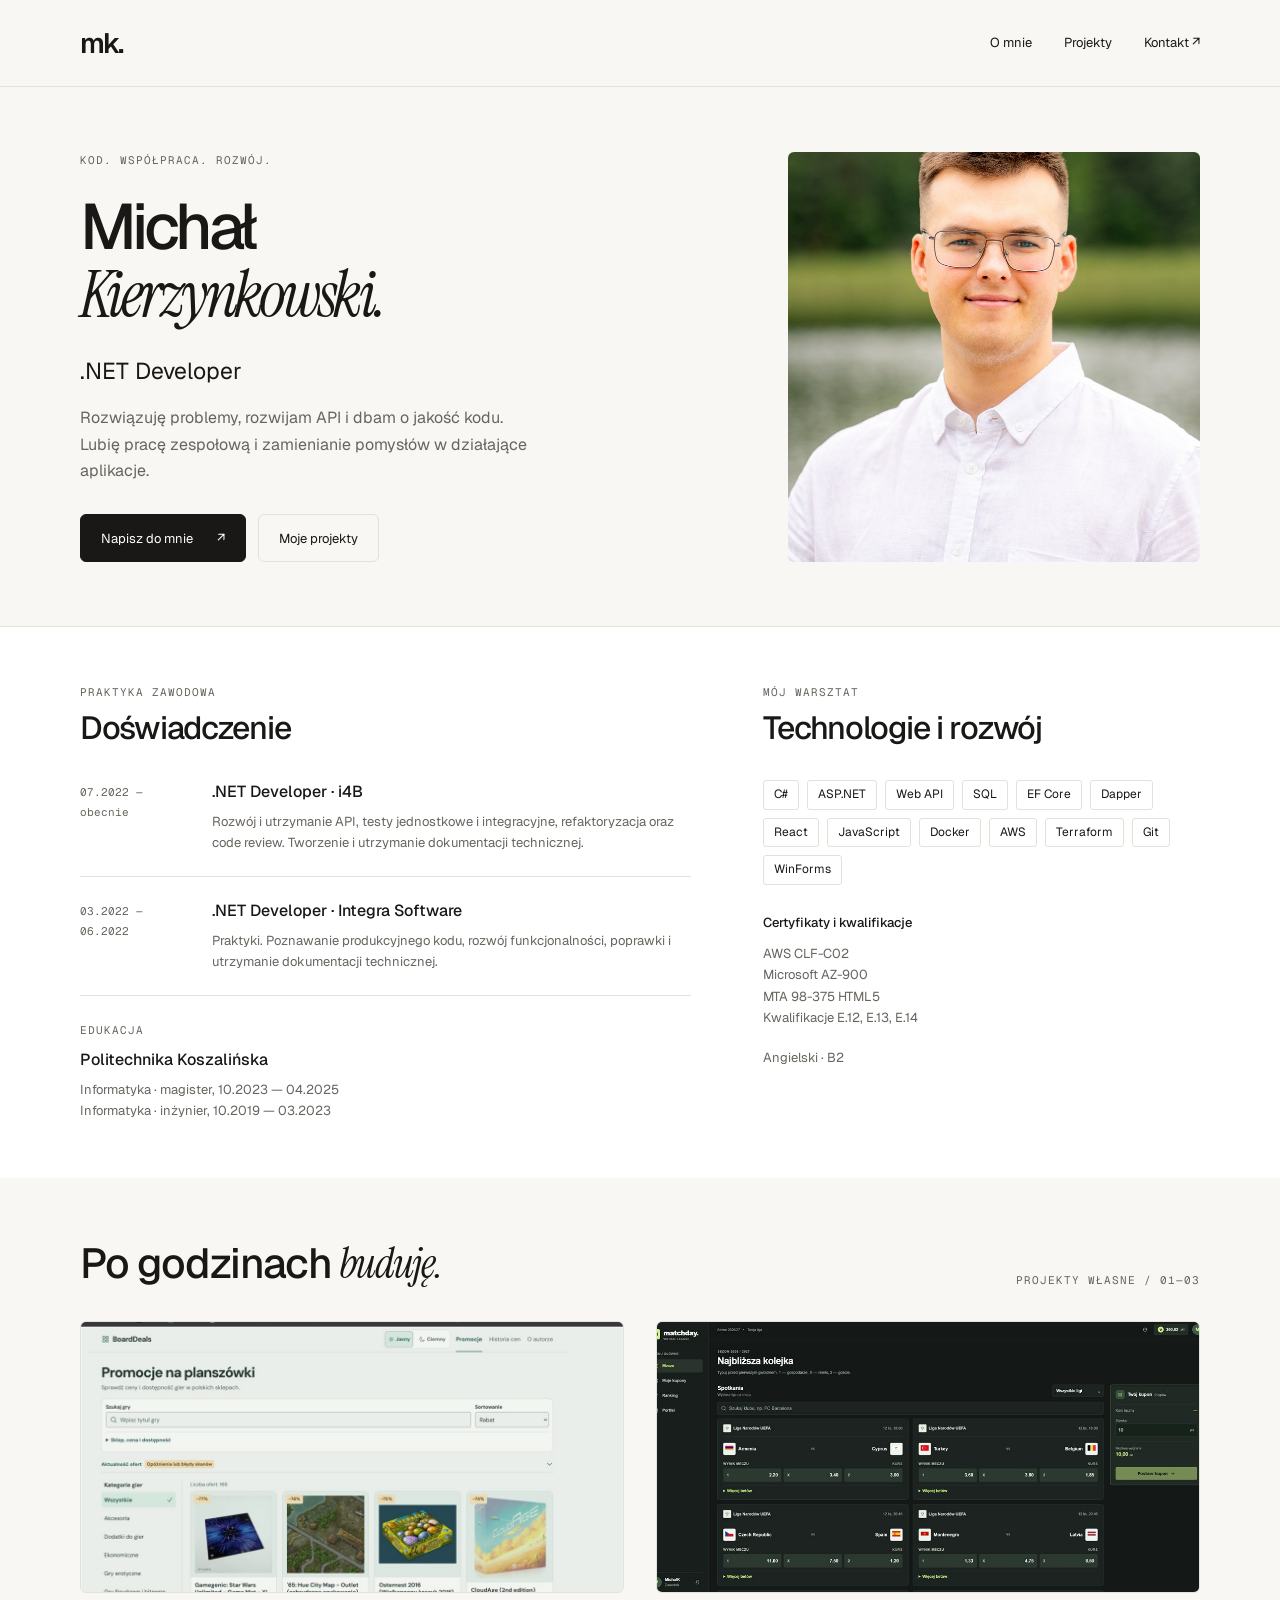
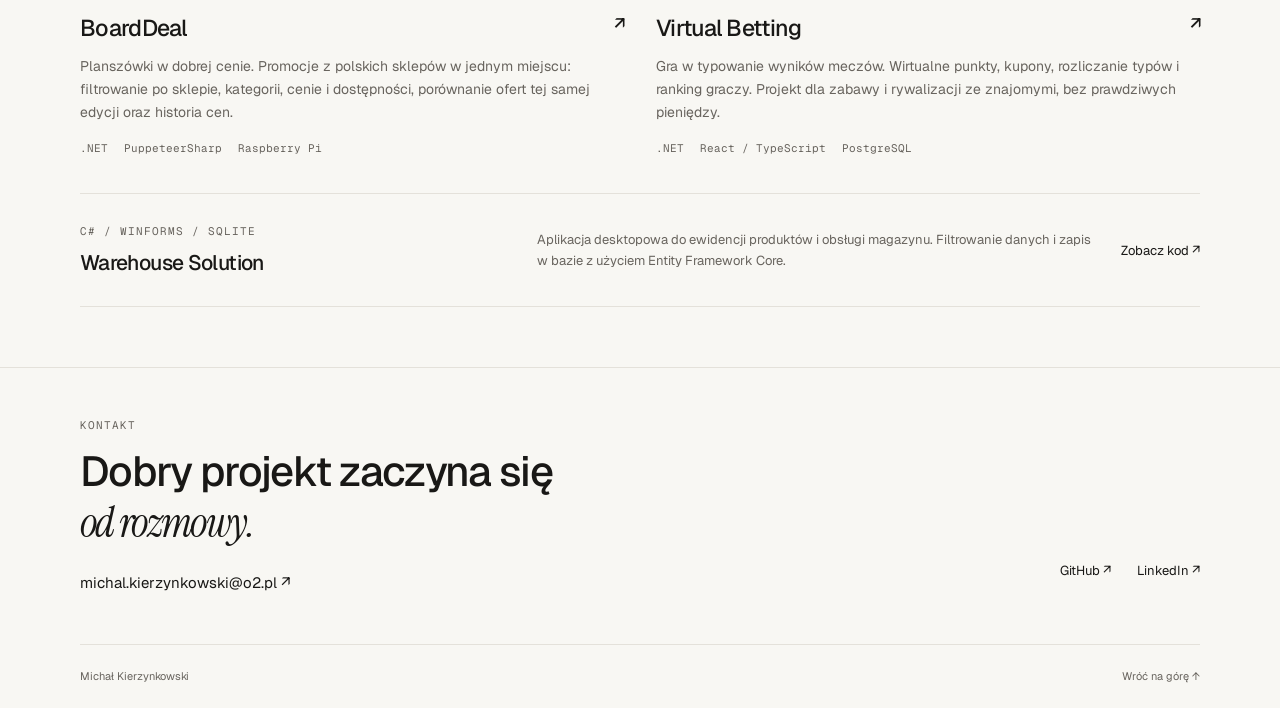
==== index.html @ c951ef03 "feat: add personal portfolio and GitHub Pages deployment" ====
<!doctype html>
<html lang="pl">
<head>
  <meta charset="utf-8">
  <meta name="viewport" content="width=device-width, initial-scale=1">
  <meta name="theme-color" content="#f8f7f3">
  <title>Michał Kierzynkowski — .NET Developer</title>
  <meta name="description" content="Michał Kierzynkowski — .NET Developer. Doświadczenie w C#, ASP.NET i Web API. Poznaj moje projekty: BoardDeal, Virtual Betting i Warehouse Solution.">
  <meta property="og:title" content="Michał Kierzynkowski — .NET Developer">
  <meta property="og:description" content="Kod. Współpraca. Rozwój. Poznaj moje doświadczenie i projekty w C# i .NET.">
  <meta property="og:type" content="website">
  <link rel="icon" href="assets/favicon.svg" type="image/svg+xml">
  <link rel="preconnect" href="https://fonts.googleapis.com">
  <link rel="preconnect" href="https://fonts.gstatic.com" crossorigin>
  <link href="https://fonts.googleapis.com/css2?family=Geist:wght@400;500;600&family=Geist+Mono:wght@400;500&family=Instrument+Serif:ital@0;1&display=swap" rel="stylesheet">
  <link rel="stylesheet" href="styles.css">
</head>
<body>
  <a class="skip-link" href="#main">Przejdź do treści</a>
  <header class="site-header">
    <nav class="container navigation" aria-label="Nawigacja główna">
      <a class="logo" href="#main" aria-label="Michał Kierzynkowski — początek strony">mk.</a>
      <div class="nav-links"><a href="#o-mnie">O mnie</a><a href="#projekty">Projekty</a><a href="#kontakt">Kontakt <span aria-hidden="true">↗</span></a></div>
    </nav>
  </header>
  <main id="main">
    <section class="container hero" aria-labelledby="hero-title">
      <div class="hero-copy">
        <p class="eyebrow">Kod. Współpraca. Rozwój.</p>
        <h1 id="hero-title">Michał<br><em>Kierzynkowski.</em></h1>
        <p class="role">.NET Developer</p>
        <p class="intro">Rozwiązuję problemy, rozwijam API i dbam o jakość kodu. Lubię pracę zespołową i zamienianie pomysłów w działające aplikacje.</p>
        <div class="actions"><a class="button button-primary" href="mailto:michal.kierzynkowski@o2.pl">Napisz do mnie <span aria-hidden="true">↗</span></a><a class="button" href="#projekty">Moje projekty</a></div>
      </div>
      <img class="portrait" src="assets/portrait.jpg" width="821" height="1231" alt="Michał Kierzynkowski" fetchpriority="high">
    </section>
    <section id="o-mnie" class="cv-section" aria-label="Doświadczenie i umiejętności">
      <div class="container cv-grid">
        <div>
          <p class="eyebrow">Praktyka zawodowa</p>
          <h2>Doświadczenie</h2>
          <article class="position"><p class="date">07.2022 — obecnie</p><div><h3>.NET Developer <span>· i4B</span></h3><p>Rozwój i utrzymanie API, testy jednostkowe i integracyjne, refaktoryzacja oraz code review. Tworzenie i utrzymanie dokumentacji technicznej.</p></div></article>
          <article class="position"><p class="date">03.2022 — 06.2022</p><div><h3>.NET Developer <span>· Integra Software</span></h3><p>Praktyki. Poznawanie produkcyjnego kodu, rozwój funkcjonalności, poprawki i utrzymanie dokumentacji technicznej.</p></div></article>
          <div class="education"><p class="eyebrow">Edukacja</p><h3>Politechnika Koszalińska</h3><p>Informatyka · magister, 10.2023 — 04.2025<br>Informatyka · inżynier, 10.2019 — 03.2023</p></div>
        </div>
        <div class="skills">
          <p class="eyebrow">Mój warsztat</p><h2>Technologie i rozwój</h2>
          <ul class="skill-list" aria-label="Technologie"><li>C#</li><li>ASP.NET</li><li>Web API</li><li>SQL</li><li>EF Core</li><li>Dapper</li><li>React</li><li>JavaScript</li><li>Docker</li><li>AWS</li><li>Terraform</li><li>Git</li><li>WinForms</li></ul>
          <div class="qualifications"><h3>Certyfikaty i kwalifikacje</h3><ul><li>AWS CLF-C02</li><li>Microsoft AZ-900</li><li>MTA 98-375 HTML5</li><li>Kwalifikacje E.12, E.13, E.14</li></ul></div>
          <p class="language">Angielski <span>· B2</span></p>
        </div>
      </div>
    </section>
    <section id="projekty" class="container projects-section" aria-labelledby="projects-title">
      <div class="section-heading"><h2 id="projects-title">Po godzinach <em>buduję.</em></h2><p class="eyebrow">Projekty własne / 01—03</p></div>
      <div class="projects-grid">
        <article class="project">
          <a class="project-link" href="https://board-deal.byst.re/" target="_blank" rel="noopener noreferrer" aria-label="BoardDeal — otwórz aplikację w nowej karcie"><div class="project-image"><img src="assets/boarddeal.jpg" alt="BoardDeal — lista promocji gier planszowych z filtrami i porównaniem cen" width="1100" height="704" loading="lazy"></div><h3>BoardDeal <span aria-hidden="true">↗</span></h3></a>
          <p>Planszówki w dobrej cenie. Promocje z polskich sklepów w jednym miejscu: filtrowanie po sklepie, kategorii, cenie i dostępności, porównanie ofert tej samej edycji oraz historia cen.</p>
          <ul class="project-tags" aria-label="Technologie BoardDeal"><li>.NET</li><li>PuppeteerSharp</li><li>Raspberry Pi</li></ul>
        </article>
        <article class="project">
          <a class="project-link" href="https://virtualbetting.byst.re/" target="_blank" rel="noopener noreferrer" aria-label="Virtual Betting — otwórz aplikację w nowej karcie"><div class="project-image"><img src="assets/virtual-betting.jpg" alt="Virtual Betting — mecze piłkarskie, kursy i kupon z wirtualnymi punktami" width="1100" height="530" loading="lazy"></div><h3>Virtual Betting <span aria-hidden="true">↗</span></h3></a>
          <p>Gra w typowanie wyników meczów. Wirtualne punkty, kupony, rozliczanie typów i ranking graczy. Projekt dla zabawy i rywalizacji ze znajomymi, bez prawdziwych pieniędzy.</p>
          <ul class="project-tags" aria-label="Technologie Virtual Betting"><li>.NET</li><li>React / TypeScript</li><li>PostgreSQL</li></ul>
        </article>
      </div>
      <article class="warehouse"><div><p class="eyebrow">C# / WinForms / SQLite</p><h3>Warehouse Solution</h3></div><p>Aplikacja desktopowa do ewidencji produktów i obsługi magazynu. Filtrowanie danych i zapis w bazie z użyciem Entity Framework Core.</p><a href="https://github.com/MichalKierzynkowski/WareHouseSolution" target="_blank" rel="noopener noreferrer">Zobacz kod <span aria-hidden="true">↗</span><span class="sr-only"> — nowa karta</span></a></article>
    </section>
  </main>
  <footer id="kontakt" class="contact">
    <div class="container contact-inner"><div><p class="eyebrow">Kontakt</p><h2>Dobry projekt zaczyna się<br><em>od rozmowy.</em></h2><a class="email" href="mailto:michal.kierzynkowski@o2.pl">michal.kierzynkowski@o2.pl <span aria-hidden="true">↗</span></a></div><div class="socials"><a href="https://github.com/MichalKierzynkowski" target="_blank" rel="noopener noreferrer">GitHub <span aria-hidden="true">↗</span><span class="sr-only"> — nowa karta</span></a><a href="https://www.linkedin.com/in/micha%C5%82-kierzynkowski-20bb76222/" target="_blank" rel="noopener noreferrer">LinkedIn <span aria-hidden="true">↗</span><span class="sr-only"> — nowa karta</span></a></div></div>
    <div class="container footer-note"><span>Michał Kierzynkowski</span><a href="#main">Wróć na górę ↑</a></div>
  </footer>
</body>
</html>
---- styles.css ----
:root { color-scheme: light; --paper:#f8f7f3; --ink:#191816; --muted:#68645e; --line:#e4e1da; --white:#fff; font-family:'Geist',sans-serif; color:var(--ink); background:var(--paper); }
*, *::before, *::after { box-sizing:border-box; }
html { scroll-behavior:smooth; scroll-padding-top:24px; }
body { margin:0; font-size:16px; line-height:1.65; -webkit-font-smoothing:antialiased; }
h1,h2,h3,p { margin:0; }
a { color:inherit; text-decoration:none; text-underline-offset:5px; }
a:hover { text-decoration:underline; }
a:focus-visible { outline:2px solid var(--ink); outline-offset:5px; }
img { display:block; max-width:100%; }
em { font-family:'Instrument Serif',Georgia,serif; font-weight:400; }
ul { list-style:none; padding:0; margin:0; }
.container { width:min(1120px,100% - 96px); margin-inline:auto; }
.eyebrow { font-family:'Geist Mono',monospace; font-size:11px; letter-spacing:.09em; text-transform:uppercase; color:var(--muted); }
.site-header { border-bottom:1px solid var(--line); }
.navigation { min-height:86px; display:flex; align-items:center; justify-content:space-between; gap:24px; }
.logo { font-size:28px; font-weight:600; letter-spacing:-2px; }
.nav-links { display:flex; gap:32px; font-size:13px; }
.nav-links a { padding-block:12px; }
.hero { display:grid; grid-template-columns:1.25fr .8fr; gap:64px; align-items:center; padding-block:64px; }
h1 { font-size:clamp(45px,5vw,70px); font-weight:500; line-height:1.04; letter-spacing:-.055em; margin-block:25px; }
.role { font-size:23px; margin-bottom:14px; }
.intro { max-width:450px; color:var(--muted); }
.portrait { width:100%; height:410px; object-fit:cover; object-position:center 25%; border-radius:6px; }
.actions { display:flex; flex-wrap:wrap; gap:12px; margin-top:30px; }
.button { display:inline-flex; align-items:center; justify-content:center; gap:24px; border:1px solid var(--line); border-radius:6px; min-height:48px; padding:11px 20px; font-size:13px; transition:background .15s; }
.button:hover { background:#ece9e2; text-decoration:none; }
.button-primary { color:var(--white); background:var(--ink); border-color:var(--ink); }
.button-primary:hover { background:#37342f; }
.cv-section { border-top:1px solid var(--line); background:var(--white); }
.cv-grid { display:grid; grid-template-columns:1.4fr 1fr; gap:72px; padding-block:56px; }
h2 { font-size:32px; font-weight:500; letter-spacing:-.04em; line-height:1.2; }
.cv-grid h2 { margin-top:8px; margin-bottom:32px; }
h3 { font-size:16px; font-weight:500; line-height:1.5; }
.position { display:grid; grid-template-columns:112px 1fr; gap:20px; padding-block:22px; border-bottom:1px solid var(--line); }
.position:first-of-type { padding-top:0; }
.date { color:var(--muted); font:11px/1.8 'Geist Mono',monospace; padding-top:3px; }
.position h3 span { white-space:normal; }
.position p:not(.date), .education>p:last-child { color:var(--muted); font-size:13px; margin-top:7px; }
.education { margin-top:25px; }
.education h3 { margin-top:9px; }
.skill-list { display:flex; flex-wrap:wrap; gap:8px; }
.skill-list li { font-size:12px; border:1px solid var(--line); border-radius:3px; padding:4px 10px; }
.qualifications { margin-top:28px; }
.qualifications h3 { font-size:13px; margin-bottom:10px; }
.qualifications li, .language { color:var(--muted); font-size:13px; }
.language { margin-top:18px; }
.projects-section { padding-block:60px; }
.section-heading { display:flex; justify-content:space-between; align-items:end; flex-wrap:wrap; gap:15px; margin-bottom:32px; }
.section-heading h2 { font-size:42px; }
.projects-grid { display:grid; grid-template-columns:repeat(2,minmax(0,1fr)); gap:32px; }
.project-image { aspect-ratio:2/1; border:1px solid var(--line); border-radius:6px; overflow:hidden; background:#e9ede9; }
.project-image img { width:100%; height:100%; object-fit:cover; object-position:top; transition:transform .2s; }
.project-link:hover img { transform:scale(1.025); }
.project-link h3 { display:flex; justify-content:space-between; gap:15px; font-size:23px; letter-spacing:-.03em; margin-top:18px; margin-bottom:9px; }
.project-link h3 span { font-size:18px; }
.project>p { font-size:14px; color:var(--muted); }
.project-tags { display:flex; flex-wrap:wrap; gap:8px 16px; color:var(--muted); font:11px/1.6 'Geist Mono',monospace; margin-top:16px; }
.warehouse { display:grid; grid-template-columns:1fr 1.3fr auto; gap:30px; align-items:center; border-block:1px solid var(--line); padding-block:28px; margin-top:36px; }
.warehouse h3 { font-size:21px; letter-spacing:-.03em; margin-top:6px; }
.warehouse>p { font-size:13px; color:var(--muted); }
.warehouse>a { font-size:13px; padding-block:12px; white-space:nowrap; }
.contact { border-top:1px solid var(--line); }
.contact-inner { display:flex; justify-content:space-between; align-items:end; gap:35px; padding-block:48px; }
.contact h2 { font-size:42px; margin-top:12px; margin-bottom:22px; }
.email { font-size:15px; overflow-wrap:anywhere; }
.socials { display:flex; gap:26px; font-size:13px; padding-bottom:3px; }
.socials a { padding-block:12px; }
.footer-note { display:flex; justify-content:space-between; flex-wrap:wrap; gap:20px; color:var(--muted); font-size:11px; padding-block:22px; border-top:1px solid var(--line); }
.sr-only, .skip-link:not(:focus) { position:absolute; width:1px; height:1px; padding:0; margin:-1px; overflow:hidden; clip-path:inset(50%); white-space:nowrap; border:0; }
.skip-link:focus { position:absolute; top:12px; left:12px; padding:12px 20px; z-index:2; background:var(--white); }
@media (max-width:1000px) { .hero { gap:36px; } .cv-grid { gap:40px; } .position { grid-template-columns:1fr; gap:5px; } h1 { font-size:clamp(40px,5vw,60px); } .portrait { height:370px; } }
@media (max-width:760px) { .container { width:calc(100% - 48px); } .navigation { min-height:72px; } .nav-links { gap:22px; } .hero { gap:28px; padding-block:40px; } h1 { font-size:clamp(33px,5.5vw,43px); } .intro { font-size:14px; } .portrait { height:320px; } .cv-grid { gap:30px; padding-block:40px; } h2 { font-size:27px; } .projects-section { padding-block:40px; } .projects-grid { gap:24px; } .warehouse { grid-template-columns:1fr 1fr; gap:18px; } .warehouse>a { grid-column:2; } .contact h2 { font-size:34px; } }
@media (max-width:580px) { .hero,.cv-grid,.projects-grid,.warehouse { grid-template-columns:1fr; } .hero { gap:32px; } h1 { font-size:clamp(36px,8.4vw,49px); } .portrait { height:360px; object-position:center 24%; } .cv-grid { gap:40px; } .cv-grid h2 { margin-bottom:25px; } .position { grid-template-columns:1fr; } .section-heading h2 { font-size:34px; } .projects-grid { gap:34px; } .project-image { aspect-ratio:1.65; } .warehouse>a { grid-column:auto; justify-self:start; } .contact-inner { flex-direction:column; align-items:start; padding-block:36px; } .nav-links { gap:18px; font-size:12px; } .email { font-size:14px; } }
@media (prefers-reduced-motion:reduce) { html { scroll-behavior:auto; } *,*::before,*::after { transition:none!important; } }
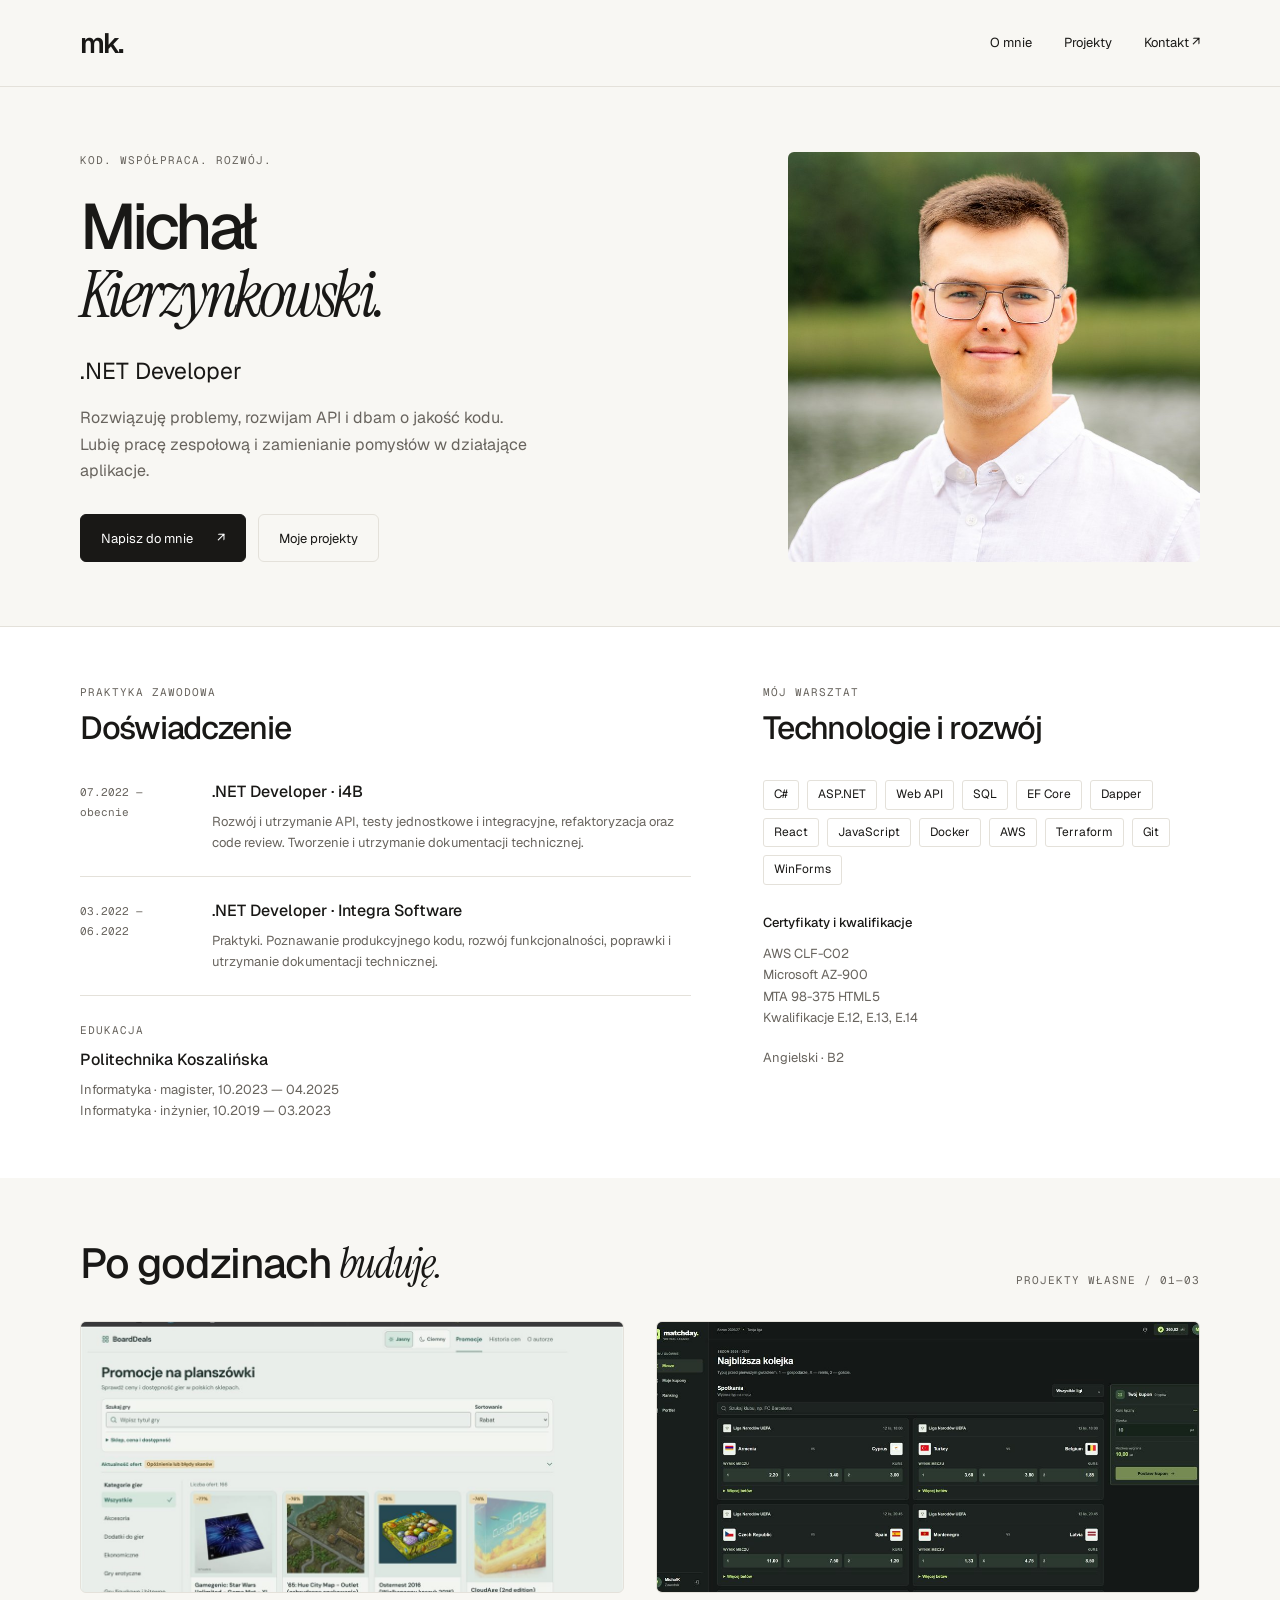
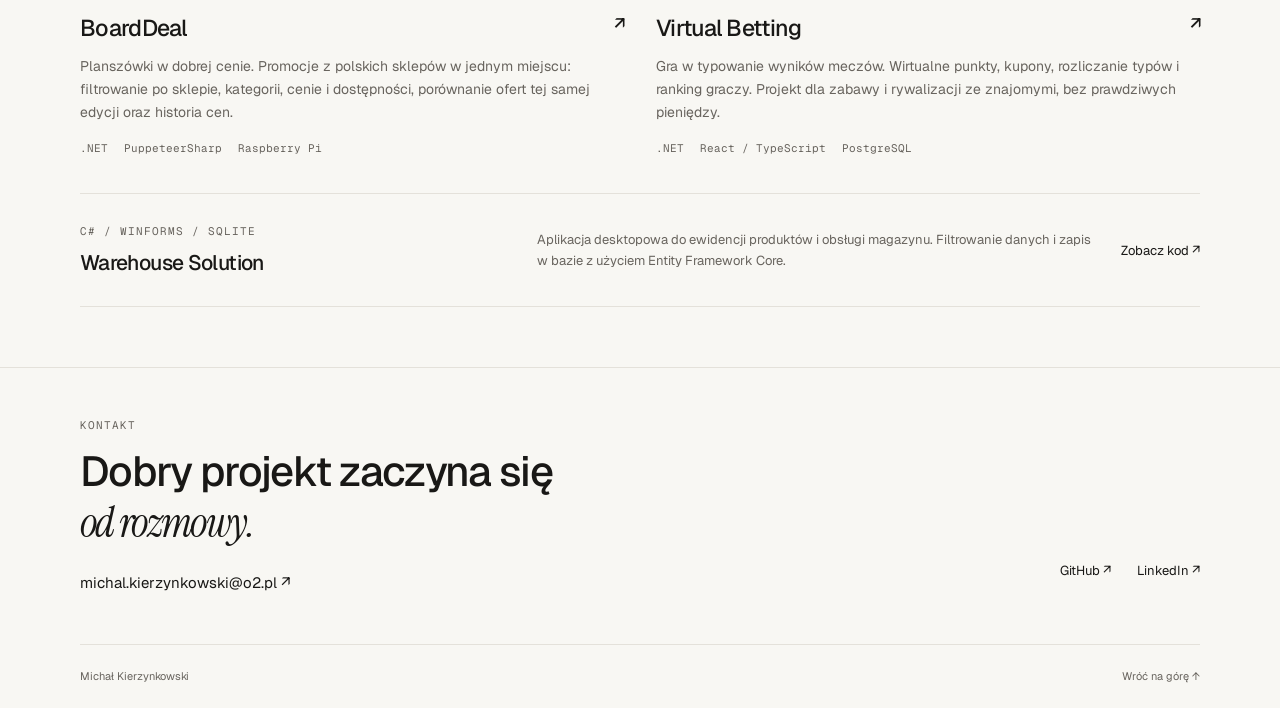
==== commit 9e2827a1: "fix: preserve full portrait and refresh stylesheet cache" ====
--- a/index.html
+++ b/index.html
@@ -13,7 +13,7 @@
   <link rel="preconnect" href="https://fonts.googleapis.com">
   <link rel="preconnect" href="https://fonts.gstatic.com" crossorigin>
   <link href="https://fonts.googleapis.com/css2?family=Geist:wght@400;500;600&family=Geist+Mono:wght@400;500&family=Instrument+Serif:ital@0;1&display=swap" rel="stylesheet">
-  <link rel="stylesheet" href="styles.css">
+  <link rel="stylesheet" href="styles.css?v=2">
 </head>
 <body>
   <a class="skip-link" href="#main">Przejdź do treści</a>
--- a/styles.css
+++ b/styles.css
@@ -20,7 +20,7 @@
 h1 { font-size:clamp(45px,5vw,70px); font-weight:500; line-height:1.04; letter-spacing:-.055em; margin-block:25px; }
 .role { font-size:23px; margin-bottom:14px; }
 .intro { max-width:450px; color:var(--muted); }
-.portrait { width:100%; height:410px; object-fit:cover; object-position:center 25%; border-radius:6px; }
+.portrait { width:100%; height:410px; object-fit:cover; object-position:center top; border-radius:6px; }
 .actions { display:flex; flex-wrap:wrap; gap:12px; margin-top:30px; }
 .button { display:inline-flex; align-items:center; justify-content:center; gap:24px; border:1px solid var(--line); border-radius:6px; min-height:48px; padding:11px 20px; font-size:13px; transition:background .15s; }
 .button:hover { background:#ece9e2; text-decoration:none; }
@@ -70,5 +70,5 @@
 .skip-link:focus { position:absolute; top:12px; left:12px; padding:12px 20px; z-index:2; background:var(--white); }
 @media (max-width:1000px) { .hero { gap:36px; } .cv-grid { gap:40px; } .position { grid-template-columns:1fr; gap:5px; } h1 { font-size:clamp(40px,5vw,60px); } .portrait { height:370px; } }
 @media (max-width:760px) { .container { width:calc(100% - 48px); } .navigation { min-height:72px; } .nav-links { gap:22px; } .hero { gap:28px; padding-block:40px; } h1 { font-size:clamp(33px,5.5vw,43px); } .intro { font-size:14px; } .portrait { height:320px; } .cv-grid { gap:30px; padding-block:40px; } h2 { font-size:27px; } .projects-section { padding-block:40px; } .projects-grid { gap:24px; } .warehouse { grid-template-columns:1fr 1fr; gap:18px; } .warehouse>a { grid-column:2; } .contact h2 { font-size:34px; } }
-@media (max-width:580px) { .hero,.cv-grid,.projects-grid,.warehouse { grid-template-columns:1fr; } .hero { gap:32px; } h1 { font-size:clamp(36px,8.4vw,49px); } .portrait { height:360px; object-position:center 24%; } .cv-grid { gap:40px; } .cv-grid h2 { margin-bottom:25px; } .position { grid-template-columns:1fr; } .section-heading h2 { font-size:34px; } .projects-grid { gap:34px; } .project-image { aspect-ratio:1.65; } .warehouse>a { grid-column:auto; justify-self:start; } .contact-inner { flex-direction:column; align-items:start; padding-block:36px; } .nav-links { gap:18px; font-size:12px; } .email { font-size:14px; } }
+@media (max-width:580px) { .hero,.cv-grid,.projects-grid,.warehouse { grid-template-columns:1fr; } .hero { gap:32px; } h1 { font-size:clamp(36px,8.4vw,49px); } .portrait { height:360px; } .cv-grid { gap:40px; } .cv-grid h2 { margin-bottom:25px; } .position { grid-template-columns:1fr; } .section-heading h2 { font-size:34px; } .projects-grid { gap:34px; } .project-image { aspect-ratio:1.65; } .warehouse>a { grid-column:auto; justify-self:start; } .contact-inner { flex-direction:column; align-items:start; padding-block:36px; } .nav-links { gap:18px; font-size:12px; } .email { font-size:14px; } }
 @media (prefers-reduced-motion:reduce) { html { scroll-behavior:auto; } *,*::before,*::after { transition:none!important; } }
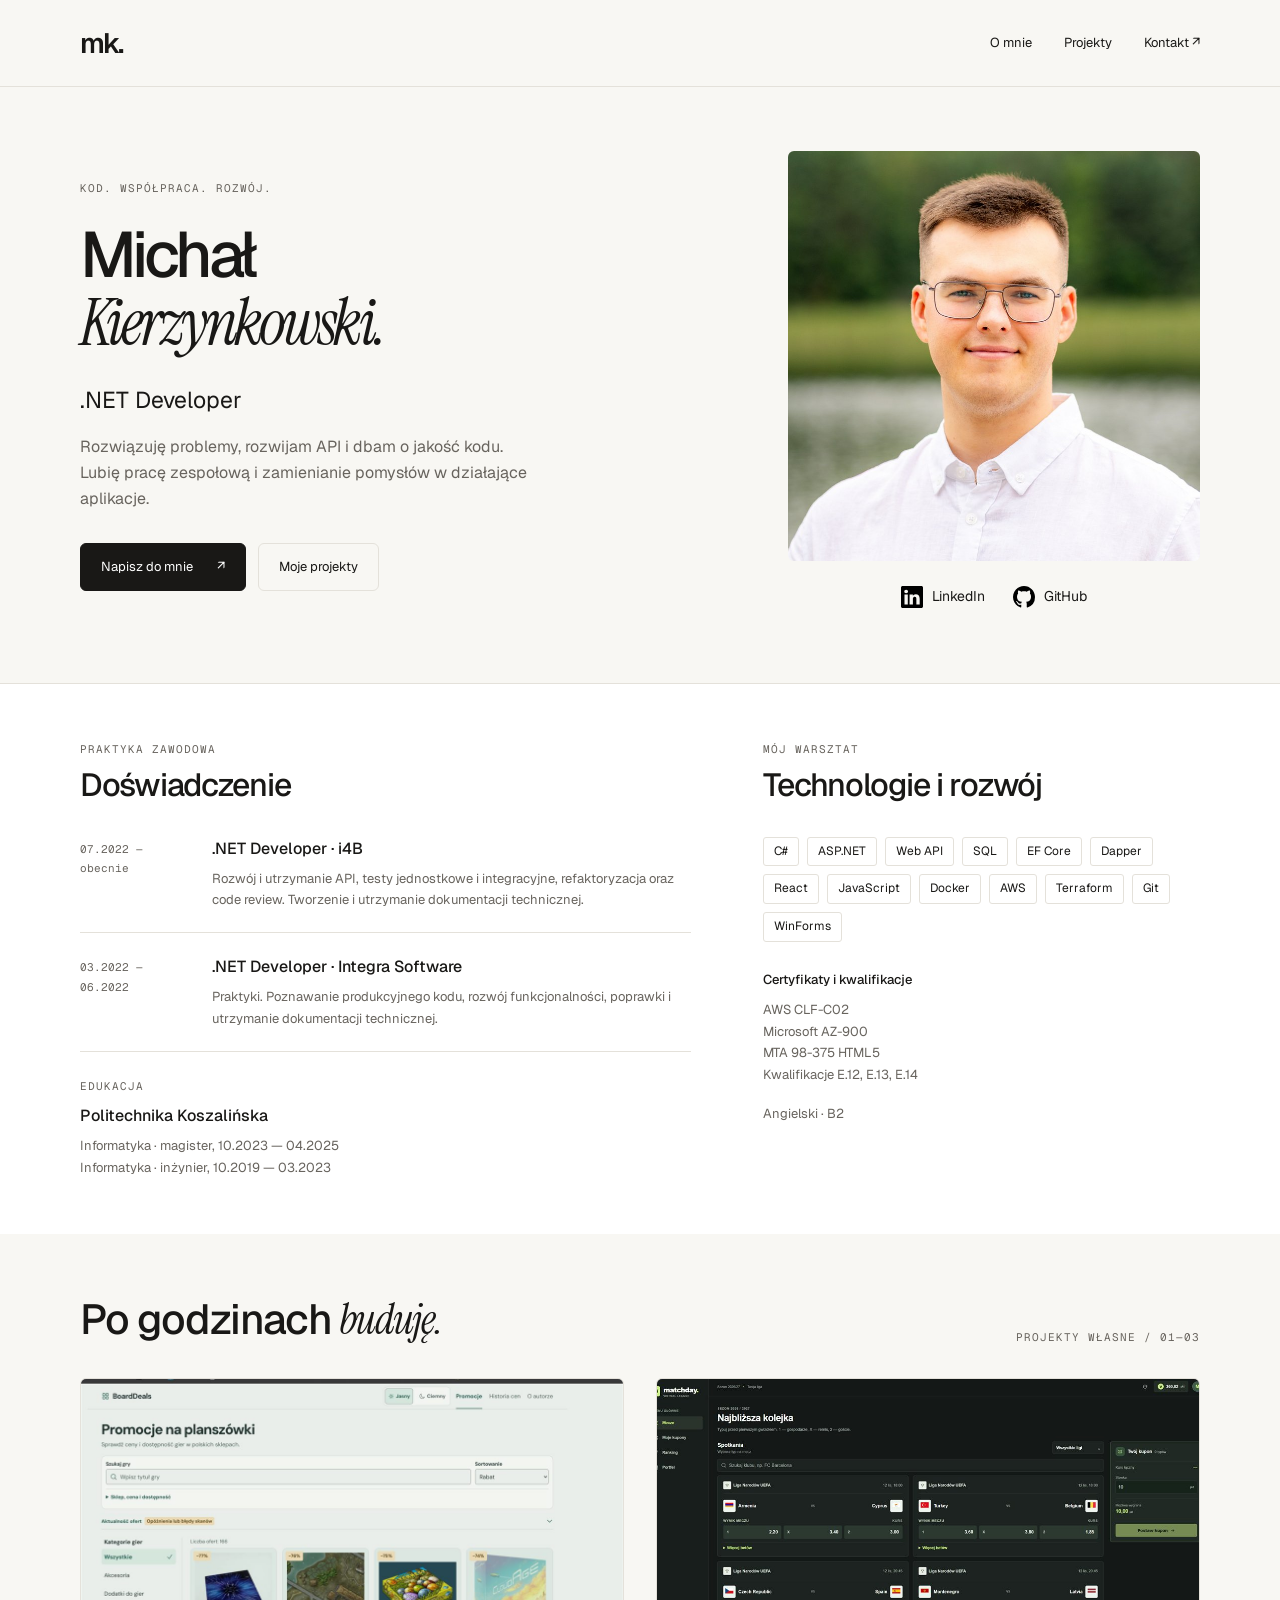
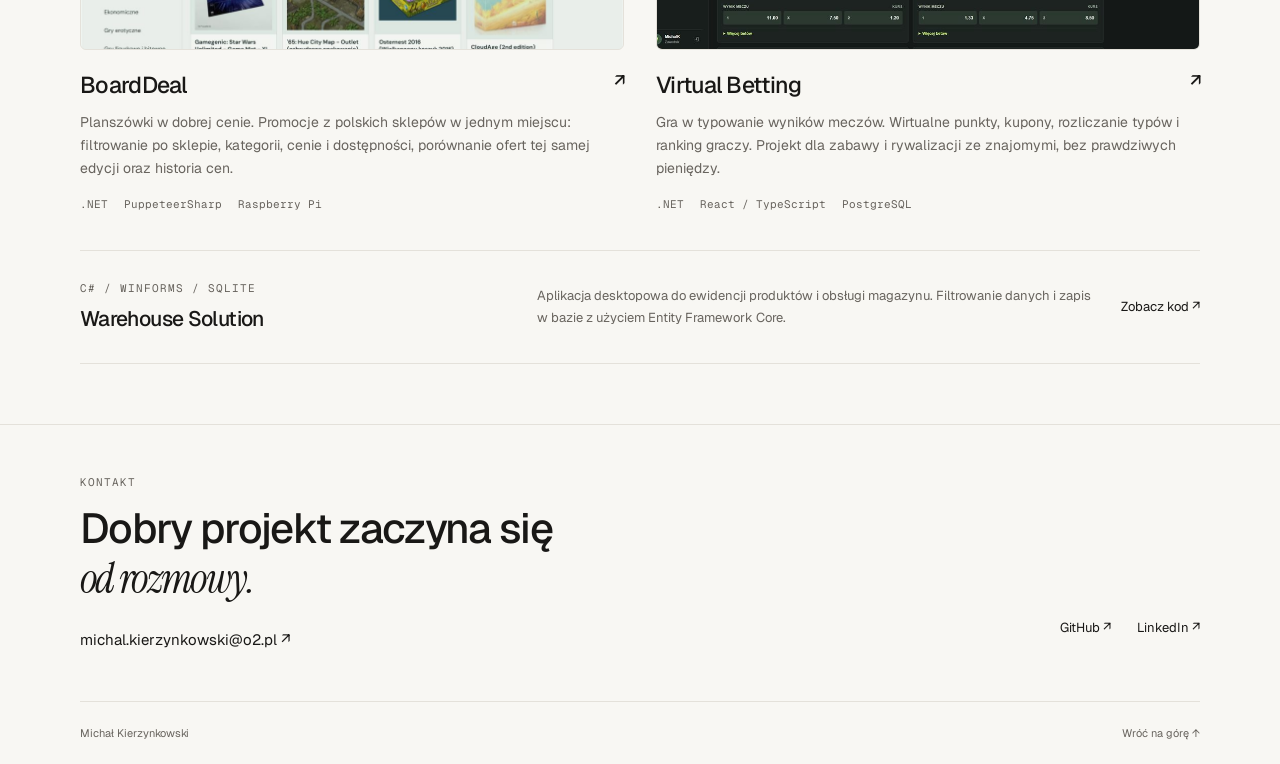
==== commit 5f07c90e: "feat: add LinkedIn and GitHub links below portrait" ====
--- a/index.html
+++ b/index.html
@@ -13,7 +13,7 @@
   <link rel="preconnect" href="https://fonts.googleapis.com">
   <link rel="preconnect" href="https://fonts.gstatic.com" crossorigin>
   <link href="https://fonts.googleapis.com/css2?family=Geist:wght@400;500;600&family=Geist+Mono:wght@400;500&family=Instrument+Serif:ital@0;1&display=swap" rel="stylesheet">
-  <link rel="stylesheet" href="styles.css?v=2">
+  <link rel="stylesheet" href="styles.css?v=3">
 </head>
 <body>
   <a class="skip-link" href="#main">Przejdź do treści</a>
@@ -32,7 +32,13 @@
         <p class="intro">Rozwiązuję problemy, rozwijam API i dbam o jakość kodu. Lubię pracę zespołową i zamienianie pomysłów w działające aplikacje.</p>
         <div class="actions"><a class="button button-primary" href="mailto:michal.kierzynkowski@o2.pl">Napisz do mnie <span aria-hidden="true">↗</span></a><a class="button" href="#projekty">Moje projekty</a></div>
       </div>
-      <img class="portrait" src="assets/portrait.jpg" width="821" height="1231" alt="Michał Kierzynkowski" fetchpriority="high">
+      <div class="hero-profile">
+        <img class="portrait" src="assets/portrait.jpg" width="821" height="1231" alt="Michał Kierzynkowski" fetchpriority="high">
+        <div class="profile-links" aria-label="Profile społecznościowe">
+          <a href="https://www.linkedin.com/in/micha%C5%82-kierzynkowski-20bb76222/" target="_blank" rel="noopener noreferrer"><img src="assets/linkedin.svg" width="22" height="22" alt="">LinkedIn<span class="sr-only"> — nowa karta</span></a>
+          <a href="https://github.com/MichalKierzynkowski" target="_blank" rel="noopener noreferrer"><img src="assets/github.svg" width="22" height="22" alt="">GitHub<span class="sr-only"> — nowa karta</span></a>
+        </div>
+      </div>
     </section>
     <section id="o-mnie" class="cv-section" aria-label="Doświadczenie i umiejętności">
       <div class="container cv-grid">
--- a/styles.css
+++ b/styles.css
@@ -21,6 +21,9 @@
 .role { font-size:23px; margin-bottom:14px; }
 .intro { max-width:450px; color:var(--muted); }
 .portrait { width:100%; height:410px; object-fit:cover; object-position:center top; border-radius:6px; }
+.profile-links { display:flex; justify-content:center; flex-wrap:wrap; gap:12px 28px; margin-top:14px; }
+.profile-links a { display:inline-flex; align-items:center; gap:9px; min-height:44px; font-size:14px; }
+.profile-links img { flex-shrink:0; }
 .actions { display:flex; flex-wrap:wrap; gap:12px; margin-top:30px; }
 .button { display:inline-flex; align-items:center; justify-content:center; gap:24px; border:1px solid var(--line); border-radius:6px; min-height:48px; padding:11px 20px; font-size:13px; transition:background .15s; }
 .button:hover { background:#ece9e2; text-decoration:none; }
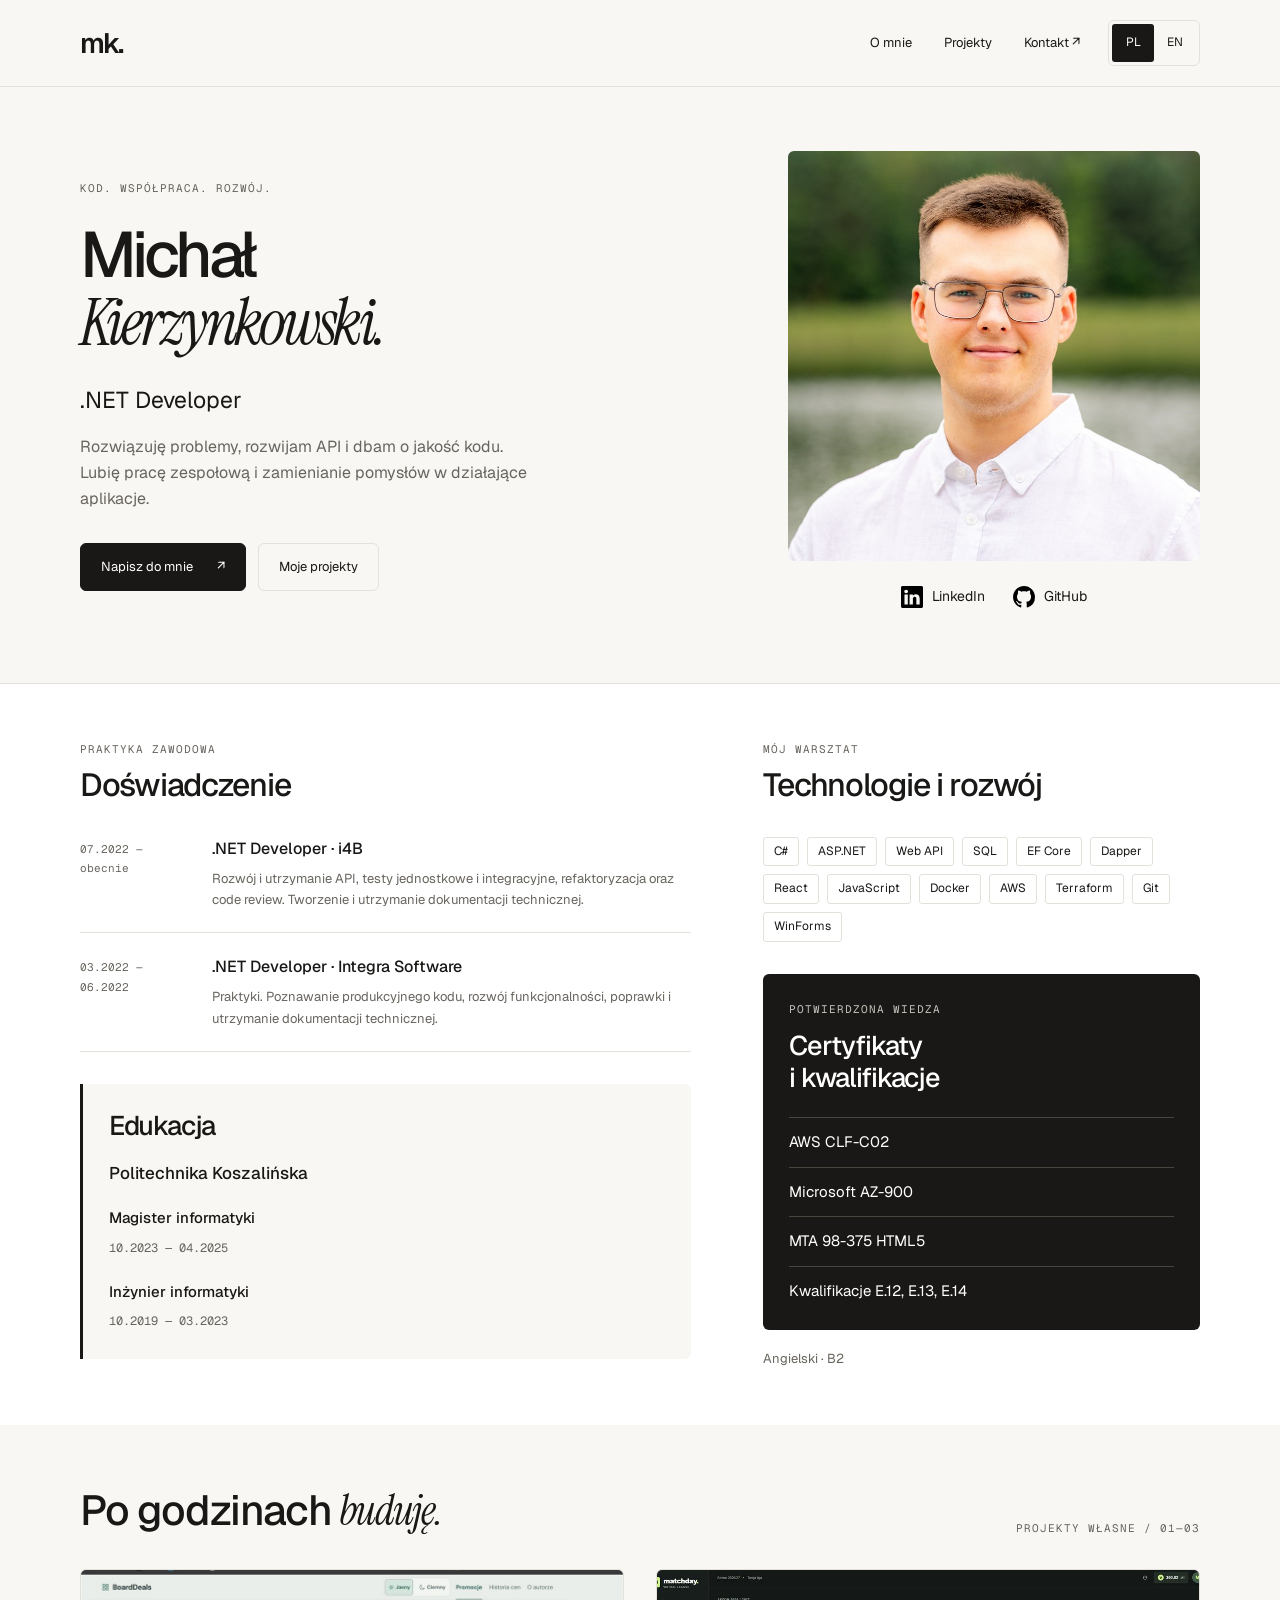
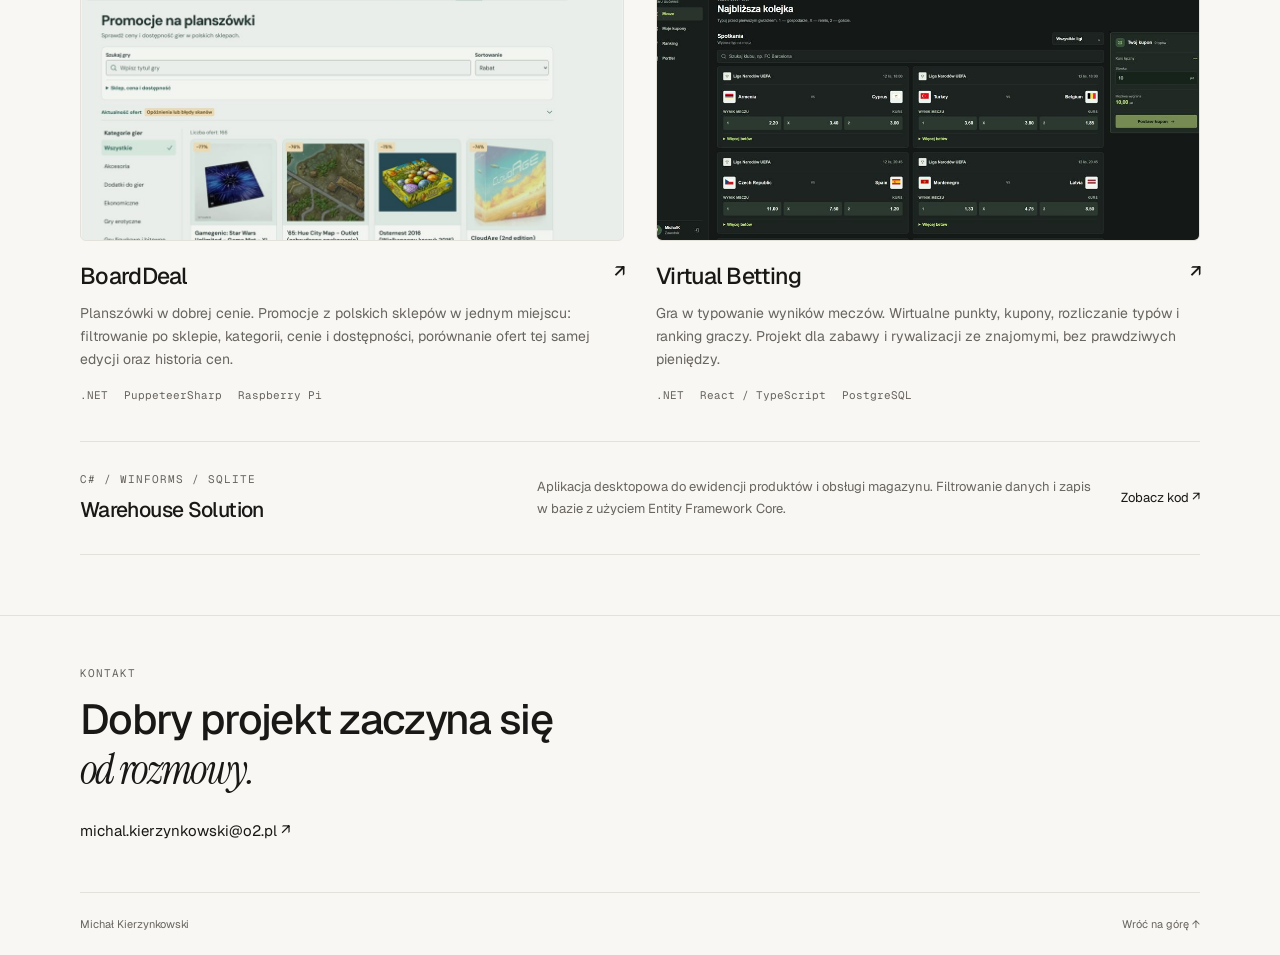
==== commit 64f29c62: "feat: add English version and highlight qualifications" ====
--- a/index.html
+++ b/index.html
@@ -13,14 +13,19 @@
   <link rel="preconnect" href="https://fonts.googleapis.com">
   <link rel="preconnect" href="https://fonts.gstatic.com" crossorigin>
   <link href="https://fonts.googleapis.com/css2?family=Geist:wght@400;500;600&family=Geist+Mono:wght@400;500&family=Instrument+Serif:ital@0;1&display=swap" rel="stylesheet">
-  <link rel="stylesheet" href="styles.css?v=3">
+  <link rel="stylesheet" href="styles.css?v=4">
+  <link rel="alternate" hreflang="pl" href="index.html">
+  <link rel="alternate" hreflang="en" href="en.html">
 </head>
 <body>
   <a class="skip-link" href="#main">Przejdź do treści</a>
   <header class="site-header">
     <nav class="container navigation" aria-label="Nawigacja główna">
       <a class="logo" href="#main" aria-label="Michał Kierzynkowski — początek strony">mk.</a>
-      <div class="nav-links"><a href="#o-mnie">O mnie</a><a href="#projekty">Projekty</a><a href="#kontakt">Kontakt <span aria-hidden="true">↗</span></a></div>
+      <div class="nav-controls">
+        <div class="nav-links"><a href="#o-mnie">O mnie</a><a href="#projekty">Projekty</a><a href="#kontakt">Kontakt <span aria-hidden="true">↗</span></a></div>
+        <div class="language-switch" role="group" aria-label="Język strony"><a href="index.html" lang="pl" aria-label="Polski" aria-current="page">PL</a><a href="en.html" lang="en" aria-label="English">EN</a></div>
+      </div>
     </nav>
   </header>
   <main id="main">
@@ -47,12 +52,12 @@
           <h2>Doświadczenie</h2>
           <article class="position"><p class="date">07.2022 — obecnie</p><div><h3>.NET Developer <span>· i4B</span></h3><p>Rozwój i utrzymanie API, testy jednostkowe i integracyjne, refaktoryzacja oraz code review. Tworzenie i utrzymanie dokumentacji technicznej.</p></div></article>
           <article class="position"><p class="date">03.2022 — 06.2022</p><div><h3>.NET Developer <span>· Integra Software</span></h3><p>Praktyki. Poznawanie produkcyjnego kodu, rozwój funkcjonalności, poprawki i utrzymanie dokumentacji technicznej.</p></div></article>
-          <div class="education"><p class="eyebrow">Edukacja</p><h3>Politechnika Koszalińska</h3><p>Informatyka · magister, 10.2023 — 04.2025<br>Informatyka · inżynier, 10.2019 — 03.2023</p></div>
+          <section class="education" aria-labelledby="education-title"><h2 id="education-title">Edukacja</h2><h3>Politechnika Koszalińska</h3><ul><li><strong>Magister informatyki</strong><span class="date">10.2023 — 04.2025</span></li><li><strong>Inżynier informatyki</strong><span class="date">10.2019 — 03.2023</span></li></ul></section>
         </div>
         <div class="skills">
           <p class="eyebrow">Mój warsztat</p><h2>Technologie i rozwój</h2>
           <ul class="skill-list" aria-label="Technologie"><li>C#</li><li>ASP.NET</li><li>Web API</li><li>SQL</li><li>EF Core</li><li>Dapper</li><li>React</li><li>JavaScript</li><li>Docker</li><li>AWS</li><li>Terraform</li><li>Git</li><li>WinForms</li></ul>
-          <div class="qualifications"><h3>Certyfikaty i kwalifikacje</h3><ul><li>AWS CLF-C02</li><li>Microsoft AZ-900</li><li>MTA 98-375 HTML5</li><li>Kwalifikacje E.12, E.13, E.14</li></ul></div>
+          <section class="qualifications" aria-labelledby="qualifications-title"><p class="eyebrow">Potwierdzona wiedza</p><h2 id="qualifications-title">Certyfikaty<br>i kwalifikacje</h2><ul><li>AWS CLF-C02</li><li>Microsoft AZ-900</li><li>MTA 98-375 HTML5</li><li>Kwalifikacje E.12, E.13, E.14</li></ul></section>
           <p class="language">Angielski <span>· B2</span></p>
         </div>
       </div>
@@ -75,7 +80,7 @@
     </section>
   </main>
   <footer id="kontakt" class="contact">
-    <div class="container contact-inner"><div><p class="eyebrow">Kontakt</p><h2>Dobry projekt zaczyna się<br><em>od rozmowy.</em></h2><a class="email" href="mailto:michal.kierzynkowski@o2.pl">michal.kierzynkowski@o2.pl <span aria-hidden="true">↗</span></a></div><div class="socials"><a href="https://github.com/MichalKierzynkowski" target="_blank" rel="noopener noreferrer">GitHub <span aria-hidden="true">↗</span><span class="sr-only"> — nowa karta</span></a><a href="https://www.linkedin.com/in/micha%C5%82-kierzynkowski-20bb76222/" target="_blank" rel="noopener noreferrer">LinkedIn <span aria-hidden="true">↗</span><span class="sr-only"> — nowa karta</span></a></div></div>
+    <div class="container contact-inner"><div><p class="eyebrow">Kontakt</p><h2>Dobry projekt zaczyna się<br><em>od rozmowy.</em></h2><a class="email" href="mailto:michal.kierzynkowski@o2.pl">michal.kierzynkowski@o2.pl <span aria-hidden="true">↗</span></a></div></div>
     <div class="container footer-note"><span>Michał Kierzynkowski</span><a href="#main">Wróć na górę ↑</a></div>
   </footer>
 </body>
--- a/styles.css
+++ b/styles.css
@@ -16,6 +16,10 @@
 .logo { font-size:28px; font-weight:600; letter-spacing:-2px; }
 .nav-links { display:flex; gap:32px; font-size:13px; }
 .nav-links a { padding-block:12px; }
+.nav-controls { display:flex; align-items:center; justify-content:flex-end; flex-wrap:wrap; gap:16px 28px; }
+.language-switch { display:flex; border:1px solid var(--line); border-radius:6px; padding:3px; }
+.language-switch a { display:grid; place-items:center; min-width:42px; min-height:38px; font-size:12px; border-radius:3px; }
+.language-switch a[aria-current="page"] { background:var(--ink); color:var(--white); }
 .hero { display:grid; grid-template-columns:1.25fr .8fr; gap:64px; align-items:center; padding-block:64px; }
 h1 { font-size:clamp(45px,5vw,70px); font-weight:500; line-height:1.04; letter-spacing:-.055em; margin-block:25px; }
 .role { font-size:23px; margin-bottom:14px; }
@@ -38,14 +42,21 @@
 .position:first-of-type { padding-top:0; }
 .date { color:var(--muted); font:11px/1.8 'Geist Mono',monospace; padding-top:3px; }
 .position h3 span { white-space:normal; }
-.position p:not(.date), .education>p:last-child { color:var(--muted); font-size:13px; margin-top:7px; }
-.education { margin-top:25px; }
-.education h3 { margin-top:9px; }
+.position p:not(.date) { color:var(--muted); font-size:13px; margin-top:7px; }
+.education { margin-top:32px; padding:26px; background:var(--paper); border-left:3px solid var(--ink); border-radius:0 6px 6px 0; }
+.cv-grid .education h2 { font-size:27px; margin:0 0 18px; }
+.education h3 { font-size:17px; }
+.education li { display:flex; flex-direction:column; gap:4px; margin-top:20px; }
+.education strong { font-size:15px; font-weight:500; }
+.education .date { font-size:12px; }
 .skill-list { display:flex; flex-wrap:wrap; gap:8px; }
 .skill-list li { font-size:12px; border:1px solid var(--line); border-radius:3px; padding:4px 10px; }
-.qualifications { margin-top:28px; }
-.qualifications h3 { font-size:13px; margin-bottom:10px; }
-.qualifications li, .language { color:var(--muted); font-size:13px; }
+.qualifications { margin-top:32px; padding:26px; background:var(--ink); color:var(--white); border-radius:6px; }
+.qualifications .eyebrow { color:#c5c1ba; }
+.cv-grid .qualifications h2 { font-size:27px; margin:12px 0 22px; }
+.qualifications li { font-size:15px; padding-block:12px; border-top:1px solid #48453f; }
+.qualifications li:last-child { padding-bottom:0; }
+.language { color:var(--muted); font-size:13px; }
 .language { margin-top:18px; }
 .projects-section { padding-block:60px; }
 .section-heading { display:flex; justify-content:space-between; align-items:end; flex-wrap:wrap; gap:15px; margin-bottom:32px; }
@@ -66,8 +77,6 @@
 .contact-inner { display:flex; justify-content:space-between; align-items:end; gap:35px; padding-block:48px; }
 .contact h2 { font-size:42px; margin-top:12px; margin-bottom:22px; }
 .email { font-size:15px; overflow-wrap:anywhere; }
-.socials { display:flex; gap:26px; font-size:13px; padding-bottom:3px; }
-.socials a { padding-block:12px; }
 .footer-note { display:flex; justify-content:space-between; flex-wrap:wrap; gap:20px; color:var(--muted); font-size:11px; padding-block:22px; border-top:1px solid var(--line); }
 .sr-only, .skip-link:not(:focus) { position:absolute; width:1px; height:1px; padding:0; margin:-1px; overflow:hidden; clip-path:inset(50%); white-space:nowrap; border:0; }
 .skip-link:focus { position:absolute; top:12px; left:12px; padding:12px 20px; z-index:2; background:var(--white); }
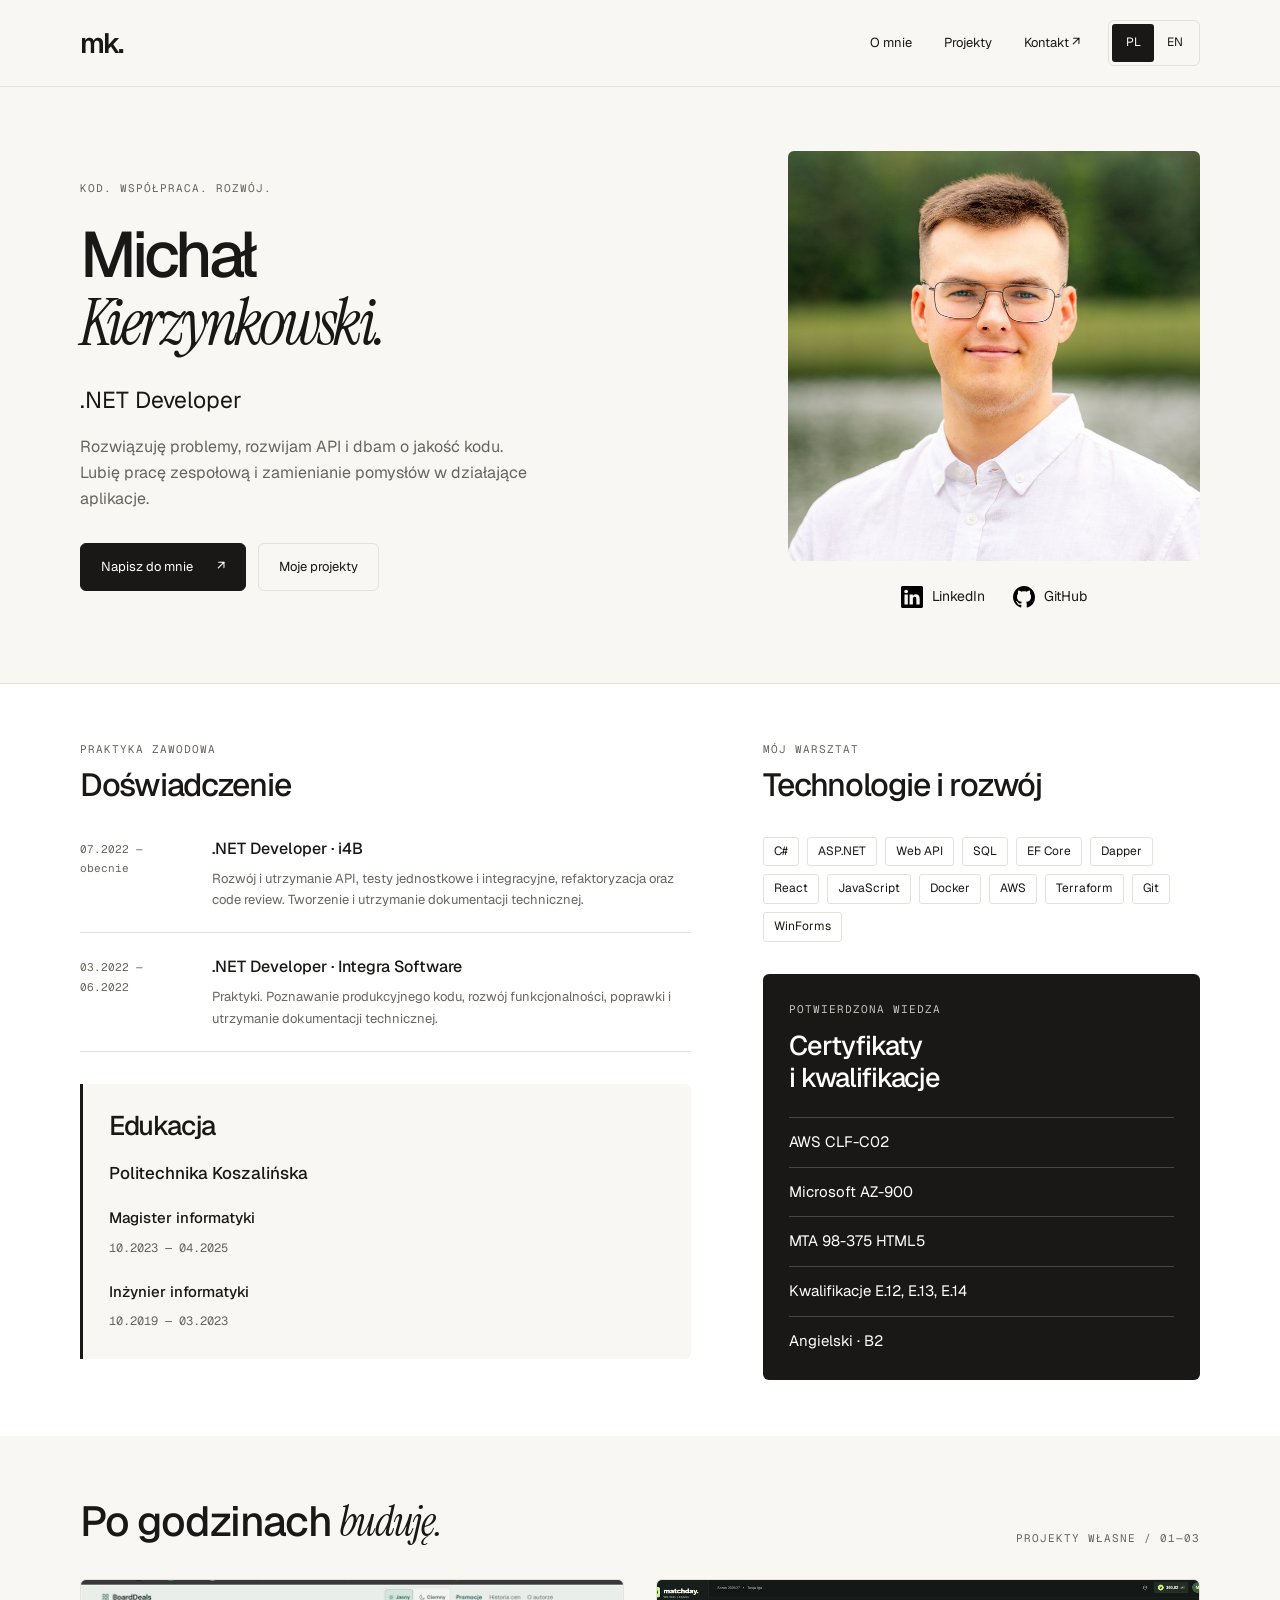
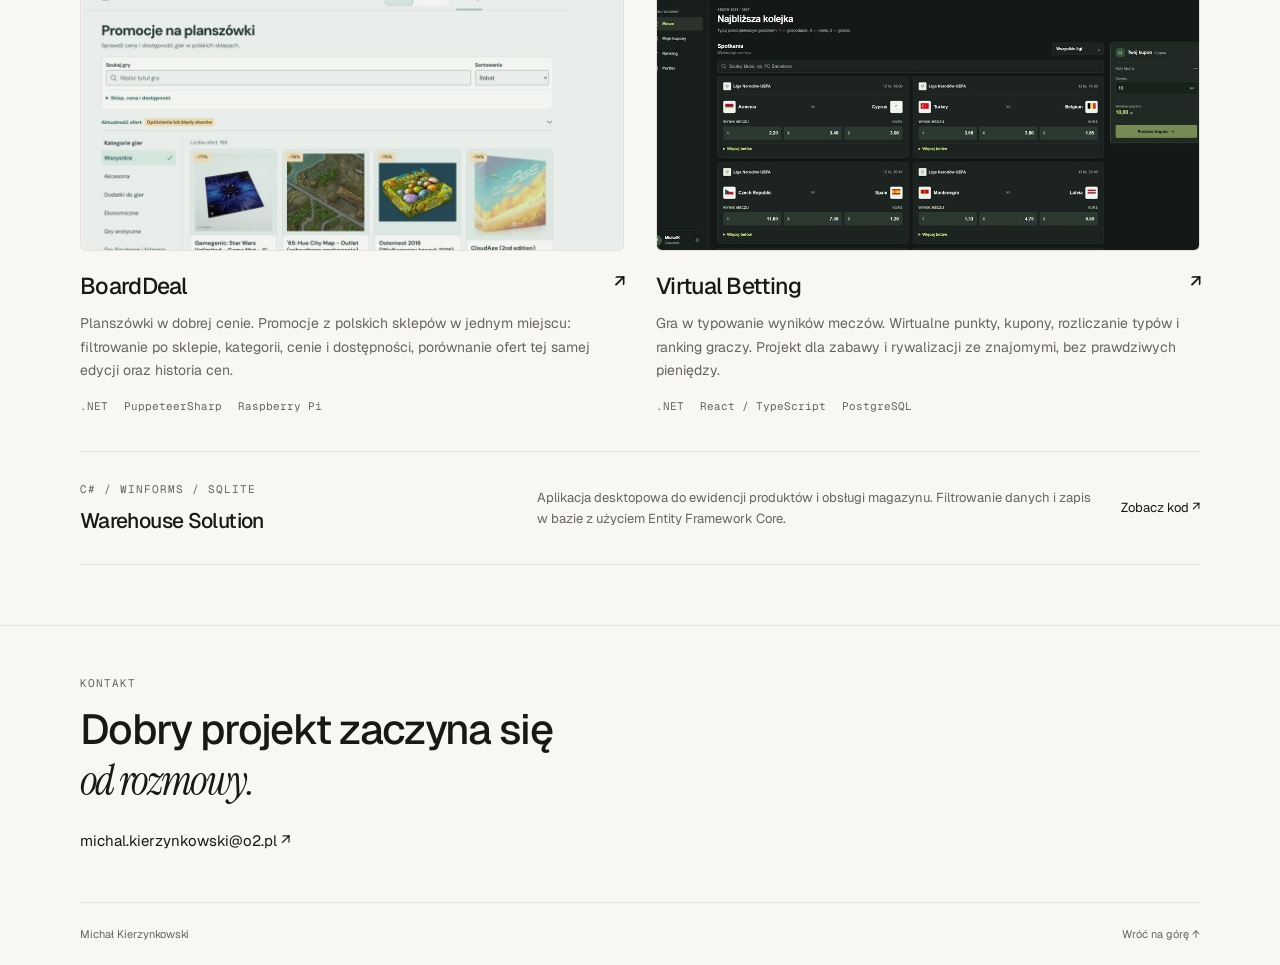
==== commit 08d4c5d1: "fix: include English proficiency in qualifications panel" ====
--- a/index.html
+++ b/index.html
@@ -13,7 +13,7 @@
   <link rel="preconnect" href="https://fonts.googleapis.com">
   <link rel="preconnect" href="https://fonts.gstatic.com" crossorigin>
   <link href="https://fonts.googleapis.com/css2?family=Geist:wght@400;500;600&family=Geist+Mono:wght@400;500&family=Instrument+Serif:ital@0;1&display=swap" rel="stylesheet">
-  <link rel="stylesheet" href="styles.css?v=4">
+  <link rel="stylesheet" href="styles.css?v=5">
   <link rel="alternate" hreflang="pl" href="index.html">
   <link rel="alternate" hreflang="en" href="en.html">
 </head>
@@ -57,8 +57,7 @@
         <div class="skills">
           <p class="eyebrow">Mój warsztat</p><h2>Technologie i rozwój</h2>
           <ul class="skill-list" aria-label="Technologie"><li>C#</li><li>ASP.NET</li><li>Web API</li><li>SQL</li><li>EF Core</li><li>Dapper</li><li>React</li><li>JavaScript</li><li>Docker</li><li>AWS</li><li>Terraform</li><li>Git</li><li>WinForms</li></ul>
-          <section class="qualifications" aria-labelledby="qualifications-title"><p class="eyebrow">Potwierdzona wiedza</p><h2 id="qualifications-title">Certyfikaty<br>i kwalifikacje</h2><ul><li>AWS CLF-C02</li><li>Microsoft AZ-900</li><li>MTA 98-375 HTML5</li><li>Kwalifikacje E.12, E.13, E.14</li></ul></section>
-          <p class="language">Angielski <span>· B2</span></p>
+          <section class="qualifications" aria-labelledby="qualifications-title"><p class="eyebrow">Potwierdzona wiedza</p><h2 id="qualifications-title">Certyfikaty<br>i kwalifikacje</h2><ul><li>AWS CLF-C02</li><li>Microsoft AZ-900</li><li>MTA 98-375 HTML5</li><li>Kwalifikacje E.12, E.13, E.14</li><li>Angielski · B2</li></ul></section>
         </div>
       </div>
     </section>
--- a/styles.css
+++ b/styles.css
@@ -56,8 +56,6 @@
 .cv-grid .qualifications h2 { font-size:27px; margin:12px 0 22px; }
 .qualifications li { font-size:15px; padding-block:12px; border-top:1px solid #48453f; }
 .qualifications li:last-child { padding-bottom:0; }
-.language { color:var(--muted); font-size:13px; }
-.language { margin-top:18px; }
 .projects-section { padding-block:60px; }
 .section-heading { display:flex; justify-content:space-between; align-items:end; flex-wrap:wrap; gap:15px; margin-bottom:32px; }
 .section-heading h2 { font-size:42px; }
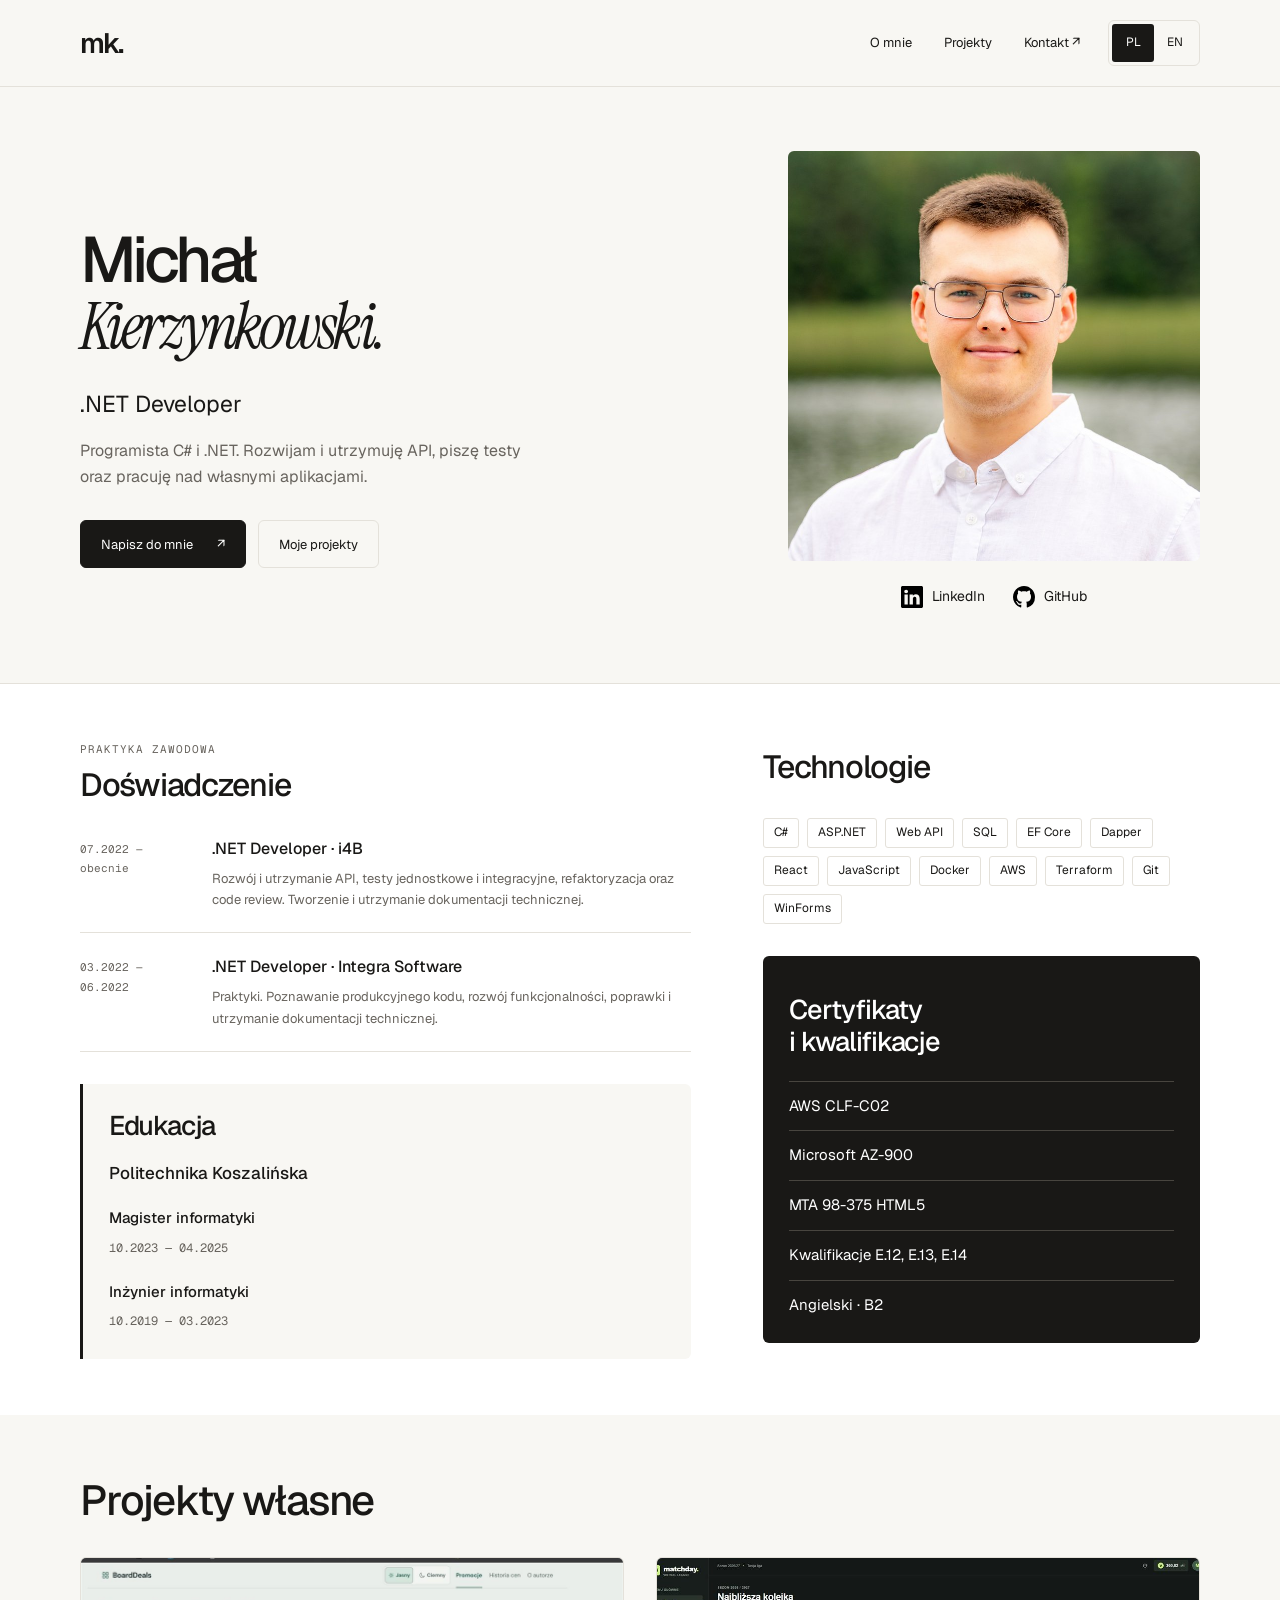
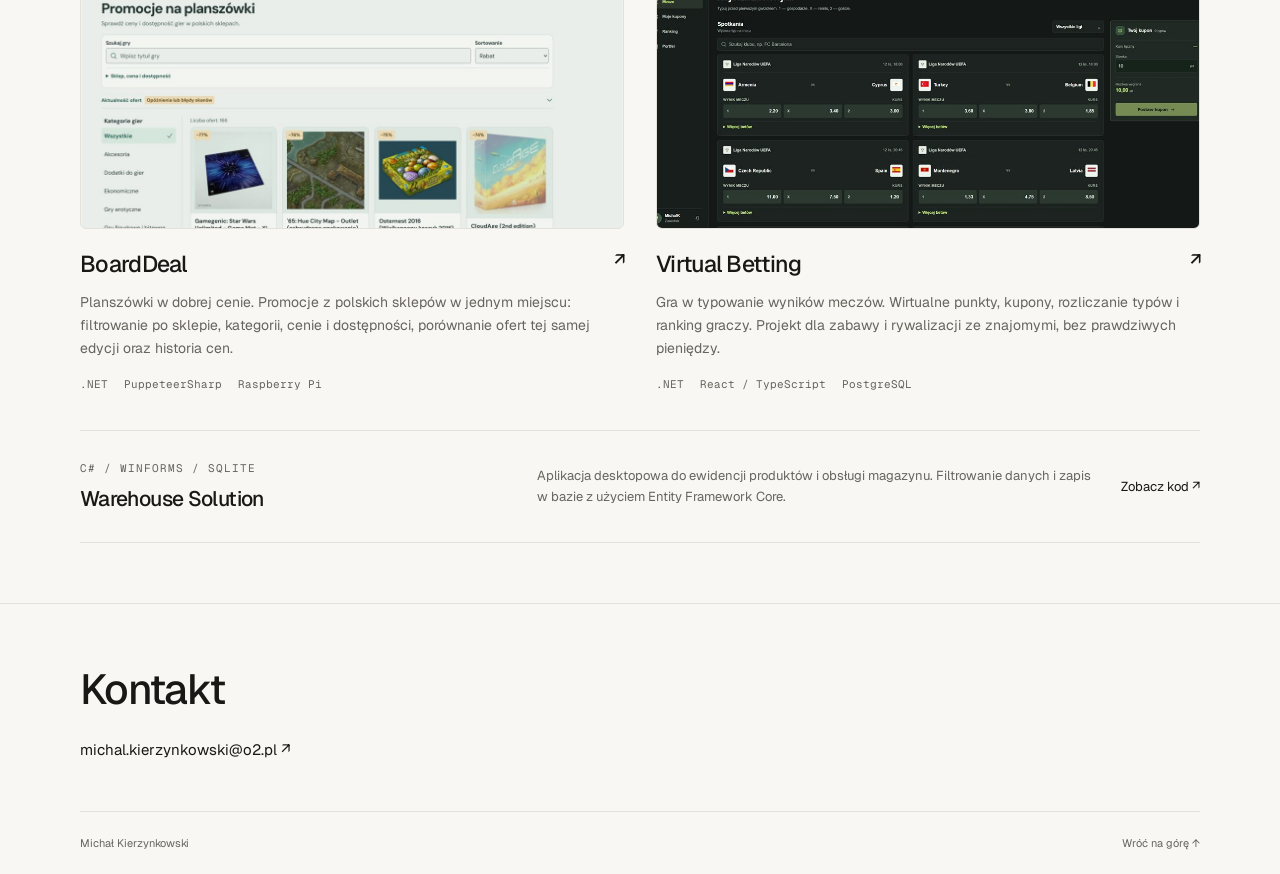
==== commit e09c5606: "chore: replace portfolio slogans with factual copy" ====
--- a/index.html
+++ b/index.html
@@ -7,7 +7,7 @@
   <title>Michał Kierzynkowski — .NET Developer</title>
   <meta name="description" content="Michał Kierzynkowski — .NET Developer. Doświadczenie w C#, ASP.NET i Web API. Poznaj moje projekty: BoardDeal, Virtual Betting i Warehouse Solution.">
   <meta property="og:title" content="Michał Kierzynkowski — .NET Developer">
-  <meta property="og:description" content="Kod. Współpraca. Rozwój. Poznaj moje doświadczenie i projekty w C# i .NET.">
+  <meta property="og:description" content="Doświadczenie zawodowe i projekty Michała Kierzynkowskiego, programisty C# i .NET.">
   <meta property="og:type" content="website">
   <link rel="icon" href="assets/favicon.svg" type="image/svg+xml">
   <link rel="preconnect" href="https://fonts.googleapis.com">
@@ -31,10 +31,9 @@
   <main id="main">
     <section class="container hero" aria-labelledby="hero-title">
       <div class="hero-copy">
-        <p class="eyebrow">Kod. Współpraca. Rozwój.</p>
         <h1 id="hero-title">Michał<br><em>Kierzynkowski.</em></h1>
         <p class="role">.NET Developer</p>
-        <p class="intro">Rozwiązuję problemy, rozwijam API i dbam o jakość kodu. Lubię pracę zespołową i zamienianie pomysłów w działające aplikacje.</p>
+        <p class="intro">Programista C# i .NET. Rozwijam i utrzymuję API, piszę testy oraz pracuję nad własnymi aplikacjami.</p>
         <div class="actions"><a class="button button-primary" href="mailto:michal.kierzynkowski@o2.pl">Napisz do mnie <span aria-hidden="true">↗</span></a><a class="button" href="#projekty">Moje projekty</a></div>
       </div>
       <div class="hero-profile">
@@ -55,14 +54,14 @@
           <section class="education" aria-labelledby="education-title"><h2 id="education-title">Edukacja</h2><h3>Politechnika Koszalińska</h3><ul><li><strong>Magister informatyki</strong><span class="date">10.2023 — 04.2025</span></li><li><strong>Inżynier informatyki</strong><span class="date">10.2019 — 03.2023</span></li></ul></section>
         </div>
         <div class="skills">
-          <p class="eyebrow">Mój warsztat</p><h2>Technologie i rozwój</h2>
+          <h2>Technologie</h2>
           <ul class="skill-list" aria-label="Technologie"><li>C#</li><li>ASP.NET</li><li>Web API</li><li>SQL</li><li>EF Core</li><li>Dapper</li><li>React</li><li>JavaScript</li><li>Docker</li><li>AWS</li><li>Terraform</li><li>Git</li><li>WinForms</li></ul>
-          <section class="qualifications" aria-labelledby="qualifications-title"><p class="eyebrow">Potwierdzona wiedza</p><h2 id="qualifications-title">Certyfikaty<br>i kwalifikacje</h2><ul><li>AWS CLF-C02</li><li>Microsoft AZ-900</li><li>MTA 98-375 HTML5</li><li>Kwalifikacje E.12, E.13, E.14</li><li>Angielski · B2</li></ul></section>
+          <section class="qualifications" aria-labelledby="qualifications-title"><h2 id="qualifications-title">Certyfikaty<br>i kwalifikacje</h2><ul><li>AWS CLF-C02</li><li>Microsoft AZ-900</li><li>MTA 98-375 HTML5</li><li>Kwalifikacje E.12, E.13, E.14</li><li>Angielski · B2</li></ul></section>
         </div>
       </div>
     </section>
     <section id="projekty" class="container projects-section" aria-labelledby="projects-title">
-      <div class="section-heading"><h2 id="projects-title">Po godzinach <em>buduję.</em></h2><p class="eyebrow">Projekty własne / 01—03</p></div>
+      <div class="section-heading"><h2 id="projects-title">Projekty własne</h2></div>
       <div class="projects-grid">
         <article class="project">
           <a class="project-link" href="https://board-deal.byst.re/" target="_blank" rel="noopener noreferrer" aria-label="BoardDeal — otwórz aplikację w nowej karcie"><div class="project-image"><img src="assets/boarddeal.jpg" alt="BoardDeal — lista promocji gier planszowych z filtrami i porównaniem cen" width="1100" height="704" loading="lazy"></div><h3>BoardDeal <span aria-hidden="true">↗</span></h3></a>
@@ -79,7 +78,7 @@
     </section>
   </main>
   <footer id="kontakt" class="contact">
-    <div class="container contact-inner"><div><p class="eyebrow">Kontakt</p><h2>Dobry projekt zaczyna się<br><em>od rozmowy.</em></h2><a class="email" href="mailto:michal.kierzynkowski@o2.pl">michal.kierzynkowski@o2.pl <span aria-hidden="true">↗</span></a></div></div>
+    <div class="container contact-inner"><div><h2>Kontakt</h2><a class="email" href="mailto:michal.kierzynkowski@o2.pl">michal.kierzynkowski@o2.pl <span aria-hidden="true">↗</span></a></div></div>
     <div class="container footer-note"><span>Michał Kierzynkowski</span><a href="#main">Wróć na górę ↑</a></div>
   </footer>
 </body>
